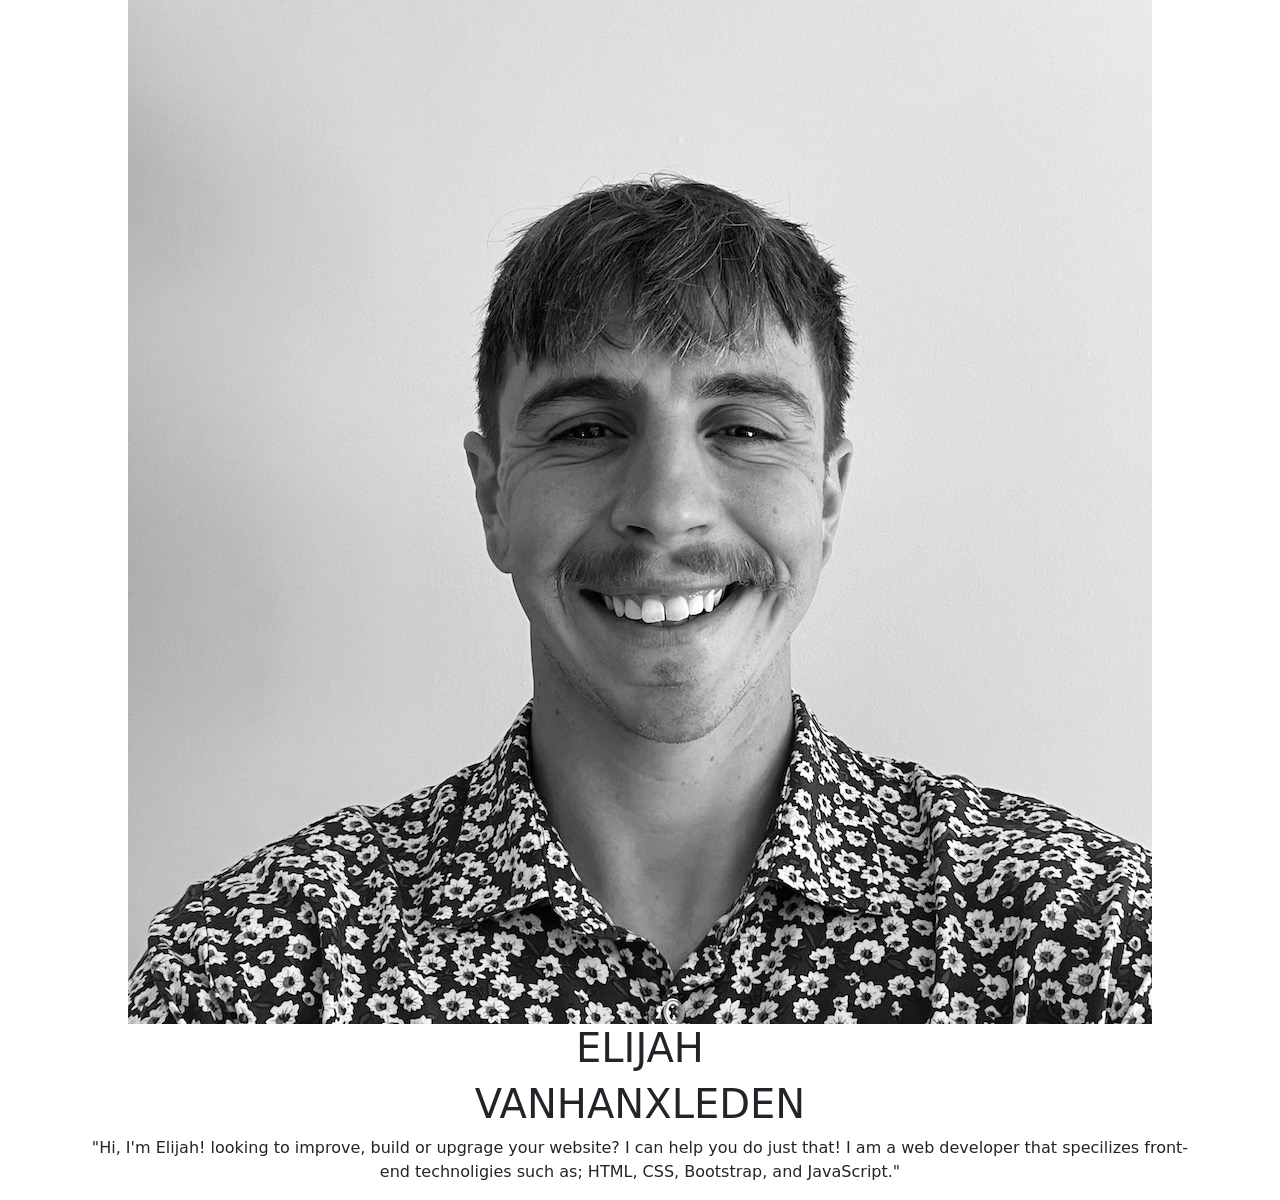
==== index.html @ 77087604 "Portfolio page" ====
<!doctype html>
<html lang="en">
  <head>
    <meta charset="utf-8">
    <meta name="viewport" content="width=device-width, initial-scale=1">
    <title>ElijahVanHanxledn</title>
    
    <link href="https://cdn.jsdelivr.net/npm/bootstrap@5.3.0-alpha1/dist/css/bootstrap.min.css" rel="stylesheet" integrity="sha384-GLhlTQ8iRABdZLl6O3oVMWSktQOp6b7In1Zl3/Jr59b6EGGoI1aFkw7cmDA6j6gD" crossorigin="anonymous">
    <link rel="stylesheet" href="bootstrap.css">
    <link rel="preconnect" href="https://fonts.googleapis.com">
    <link rel="preconnect" href="https://fonts.gstatic.com" crossorigin>    
    <link href="https://fonts.googleapis.com/css2?family=Archivo+Black&family=Archivo:ital,wght@0,100;0,500;1,500&display=swap" rel="stylesheet">
  </head>
  <body>
    <div class="container text-center">
        <div class="row">
          <div class="left">
            <img src="IMG_5951.jpg" alt="">
          </div>
          <div class="right">
            <h1>ELIJAH</h1> <h1 id="outline">VANHANXLEDEN</h1>
            <p>"Hi, I'm Elijah!  looking to improve, build or upgrage your website?  I can help you do just that!
            I am a web developer that specilizes front-end technoligies such as; HTML, CSS, Bootstrap, and JavaScript."
            </div>
          
        </div>
      </div>
    <script src="https://cdn.jsdelivr.net/npm/bootstrap@5.3.0-alpha1/dist/js/bootstrap.bundle.min.js" integrity="sha384-w76AqPfDkMBDXo30jS1Sgez6pr3x5MlQ1ZAGC+nuZB+EYdgRZgiwxhTBTkF7CXvN" crossorigin="anonymous"></script>
  </body>
</html>
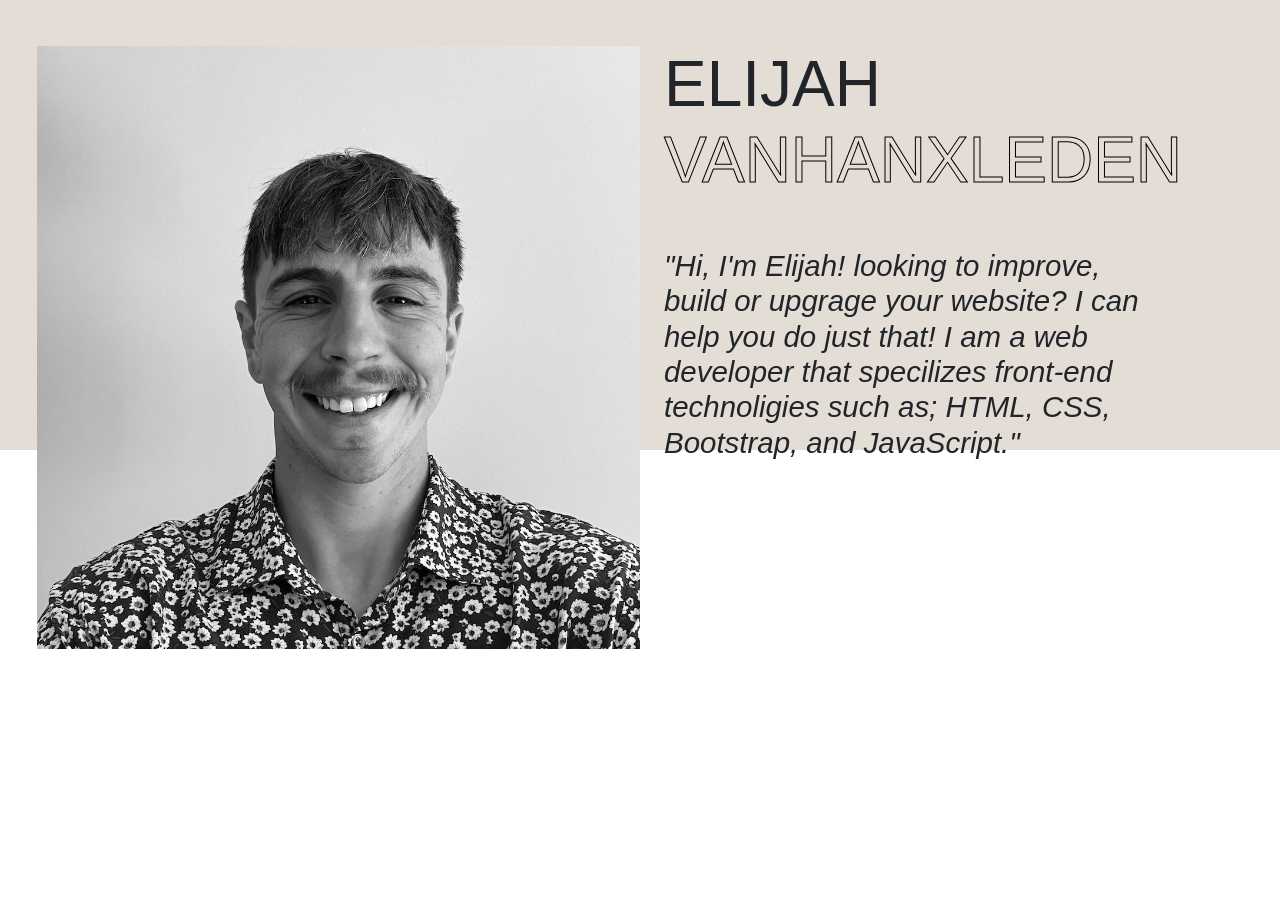
==== commit fed3e6f1: "Update index.html updated css link to correct name" ====
--- a/index.html
+++ b/index.html
@@ -6,7 +6,7 @@
     <title>ElijahVanHanxledn</title>
     
     <link href="https://cdn.jsdelivr.net/npm/bootstrap@5.3.0-alpha1/dist/css/bootstrap.min.css" rel="stylesheet" integrity="sha384-GLhlTQ8iRABdZLl6O3oVMWSktQOp6b7In1Zl3/Jr59b6EGGoI1aFkw7cmDA6j6gD" crossorigin="anonymous">
-    <link rel="stylesheet" href="bootstrap.css">
+    <link rel="stylesheet" href="index.css">
     <link rel="preconnect" href="https://fonts.googleapis.com">
     <link rel="preconnect" href="https://fonts.gstatic.com" crossorigin>    
     <link href="https://fonts.googleapis.com/css2?family=Archivo+Black&family=Archivo:ital,wght@0,100;0,500;1,500&display=swap" rel="stylesheet">
--- a/index.css
+++ b/index.css
@@ -0,0 +1,318 @@
+html {
+    height: 100%;
+}
+body{
+    margin: 0;
+    padding: 0;
+    width: 100%;
+    min-height: 100%;
+    background: linear-gradient(
+      to bottom,
+      #E3DDD5 0%,
+      #E3DDD5 50%,
+      white 50%,
+      white 100%
+      
+    );
+    background-repeat: no-repeat;
+}
+
+.left {
+   width: 60%;
+   height: 100%;
+   padding-top: 25px;
+   margin-left: -45px;
+} 
+ .left img {
+   width: 100%;
+   height: 60%;
+}
+.right {
+    width: 40%;
+    height: 100%;
+    text-align: left;
+    padding-top: 25px;
+
+   
+}
+.right h1 {
+    padding-top: 10%;
+    font-family: 'Archivo Black', sans-serif;
+    font-size: 4.5vw;
+    margin: 0;
+    padding: 0;
+    
+}
+#outline {
+    font-family: 'Archivo Black', sans-serif;
+	color: #E3DDD5;
+	-webkit-text-stroke-width: 1px;
+    -webkit-text-stroke-color: black;
+    margin: 0;
+    padding: 0;
+    
+}
+
+p {
+    
+    font-family: 'Archivo', sans-serif;
+    font-size: 2.7vw;
+    padding-top: 10%;
+    line-height: 120%;   
+  }
+  
+  @media (max-width: 576px) { 
+    body{
+       background: white;
+    }
+   .left {
+    width: 100%;
+    height: 50%;
+    margin-left: 1%;
+    margin-top: -2%;
+    padding-right: 20px;
+    padding-bottom: 10px;
+    
+    
+ } 
+  .left img {
+    width: 100%;
+    height: 100%;
+ }
+ .right {
+     width: 60%;
+     height: 100%;
+     text-align: left;
+     margin-top: -70px;
+ 
+    
+ }
+ .right h1 {
+     font-family: 'Archivo Black', sans-serif;
+     font-size: 7vw;
+     background-color:white ;
+     width: 55%;
+     border-top-right-radius: 7px;
+     
+ }
+ #outline {
+     font-family: 'Archivo Black', sans-serif;
+     color: #E3DDD5;
+     -webkit-text-stroke-width: 1px;
+     -webkit-text-stroke-color: black;
+     margin: 0;
+     padding: 0;
+     
+ }
+ 
+ p {
+     
+     font-family: 'Archivo', sans-serif;
+     font-size: 3.5vw;
+     padding-top: 5%;
+     line-height: 140%;   
+   }
+ }
+ @media (min-width: 576px) and (max-width: 768px){ 
+    html {
+        height: 100%;
+    }
+    body{
+        margin: 0;
+        padding: 0;
+        width: 100%;
+        min-height: 100%;
+        background: linear-gradient(
+          to bottom,
+          #E3DDD5 0%,
+          #E3DDD5 50%,
+          white 50%,
+          white 100%
+          
+        );
+        background-repeat: no-repeat;
+    }
+    
+    .left {
+       width: 100%;
+       height: 50%;
+        margin: 0;
+        padding-top: 10%;
+       
+    } 
+     .left img {
+       width: 100%;
+       height: 50%;
+    }
+    .right {
+        width: 100%;
+        height: 50%;
+        text-align: left;
+        
+    
+       
+    }
+    .right h1 {
+    
+        font-family: 'Archivo Black', sans-serif;
+        font-size: 7vw;
+        margin-top: -70px;
+        background-color: white;
+        width: 4.2em;
+        border-top-right-radius: 7px;
+        padding: 0;
+        
+    }
+    #outline {
+        font-family: 'Archivo Black', sans-serif;
+        color: #E3DDD5;
+        -webkit-text-stroke-width: 1px;
+        -webkit-text-stroke-color: black;
+        margin: 0;
+        padding: 0;
+        
+    }
+    
+    p {
+        
+        font-family: 'Archivo', sans-serif;
+        font-size: 3.5vw;
+        line-height: 120%;   
+      }
+  }
+
+@media (min-width: 768px) {
+    html {
+        height: 100%;
+    }
+    body{
+        margin: 0;
+        padding: 0;
+        width: 100%;
+        min-height: 100%;
+        background: linear-gradient(
+          to bottom,
+          #E3DDD5 0%,
+          #E3DDD5 50%,
+          white 50%,
+          white 100%
+          
+        );
+        background-repeat: no-repeat;
+    }
+    
+    .left {
+       width: 100%;
+       height: 50%;
+        margin: 0;
+        padding-top: 10%;
+       
+    } 
+     .left img {
+       width: 100%;
+       height: 50%;
+    }
+    .right {
+        width: 100%;
+        height: 50%;
+        text-align: left;
+        
+    
+       
+    }
+    .right h1 {
+    
+        font-family: 'Archivo Black', sans-serif;
+        font-size: 7vw;
+        margin-top: -70px;
+        background-color: white;
+        width: 4.2em;
+        border-top-right-radius: 7px;
+        padding: 0;
+        
+    }
+    #outline {
+        font-family: 'Archivo Black', sans-serif;
+        color: #E3DDD5;
+        -webkit-text-stroke-width: 1px;
+        -webkit-text-stroke-color: black;
+        margin: 0;
+        padding: 0;
+        
+    }
+    
+    p {
+        
+        font-family: 'Archivo', sans-serif;
+        font-size: 3.5vw;
+        line-height: 120%;   
+      }
+  }
+  @media (min-width: 992px) { 
+    
+    html {
+        height: 100%;
+    }
+    body{
+        margin: 0;
+        padding: 0;
+        width: 100%;
+        min-height: 100%;
+        background: linear-gradient(
+          to bottom,
+          #E3DDD5 0%,
+          #E3DDD5 50%,
+          white 50%,
+          white 100%
+          
+        );
+        background-repeat: no-repeat;
+    }
+    
+    .left {
+       width: 55%;
+       height: 100%;
+       padding-top: 25px;
+       margin-left: -45px;
+       padding-top: 4%;
+    } 
+     .left img {
+       width: 100%;
+       height: 60%;
+    }
+    .right {
+        width: 45%;
+        height: 100%;
+        text-align: left;
+        padding-top: 4%;
+    
+       
+    }
+    .right h1 {
+        padding-top: 0%;
+        font-family: 'Archivo Black', sans-serif;
+        font-size: 5vw;
+        margin: 0;
+        padding: 0;
+        background: #E3DDD5;
+        
+    }
+    #outline {
+        font-family: 'Archivo Black', sans-serif;
+        color: #E3DDD5;
+        -webkit-text-stroke-width: 1px;
+        -webkit-text-stroke-color: black;
+        margin: 0;
+        padding: 0;
+        
+    }
+    
+    p {
+        
+        font-family: 'Archivo', sans-serif;
+        font-style: italic ;
+        font-size: 2.3vw;
+        padding-top: 10%;
+        line-height: 120%;   
+      }
+      
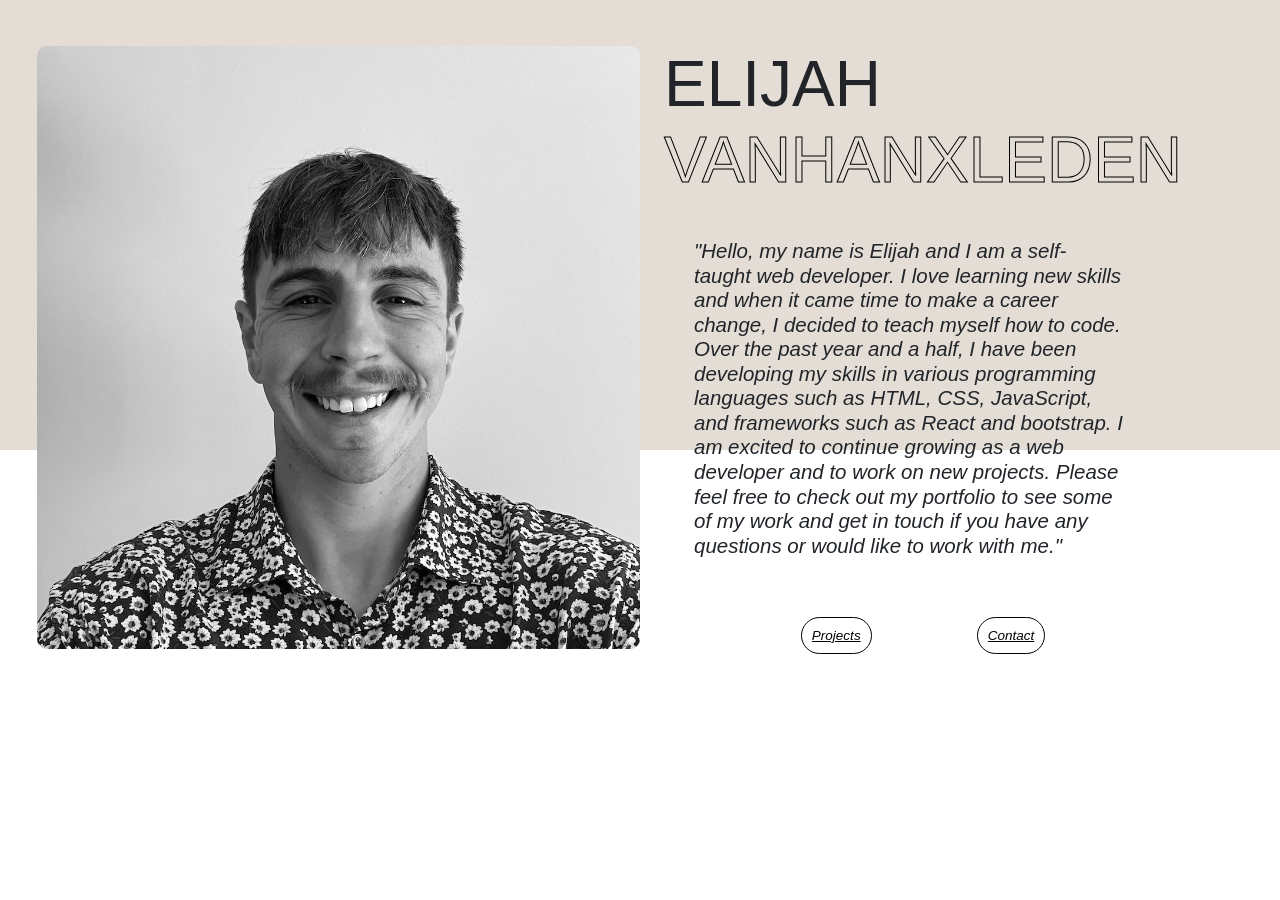
==== commit e05bd718: "NewCommit Updated portfolio page." ====
--- a/index.html
+++ b/index.html
@@ -19,12 +19,18 @@
           </div>
           <div class="right">
             <h1>ELIJAH</h1> <h1 id="outline">VANHANXLEDEN</h1>
-            <p>"Hi, I'm Elijah!  looking to improve, build or upgrage your website?  I can help you do just that!
-            I am a web developer that specilizes front-end technoligies such as; HTML, CSS, Bootstrap, and JavaScript."
+            <p>"Hello, my name is Elijah and I am a self-taught web developer. I love learning new skills and when it came time to make a career change, I decided to teach myself how to code.
+              Over the past year and a half, I have been developing my skills in various programming languages such as HTML, CSS, JavaScript, and frameworks such as React and bootstrap.
+              I am excited to continue growing as a web developer and to work on new projects. Please feel free to check out my portfolio to see some of my work and get in touch if you have any questions or would like to work with me."
+              
             </div>
-          
+          <div class="links">
+            <a class="nextPage" href="./page2.html">Projects</a>
+            <a class="email" href = "mailto: elijahvanhanxleden@gmail.com">Contact</a>
+          </div>
         </div>
       </div>
+      
     <script src="https://cdn.jsdelivr.net/npm/bootstrap@5.3.0-alpha1/dist/js/bootstrap.bundle.min.js" integrity="sha384-w76AqPfDkMBDXo30jS1Sgez6pr3x5MlQ1ZAGC+nuZB+EYdgRZgiwxhTBTkF7CXvN" crossorigin="anonymous"></script>
   </body>
 </html>
--- a/index.css
+++ b/index.css
@@ -1,7 +1,10 @@
 html {
+
     height: 100%;
+
 }
 body{
+
     margin: 0;
     padding: 0;
     width: 100%;
@@ -15,27 +18,34 @@
       
     );
     background-repeat: no-repeat;
+
 }
 
 .left {
+
    width: 60%;
    height: 100%;
-   padding-top: 25px;
-   margin-left: -45px;
+   
+
 } 
  .left img {
+
    width: 100%;
    height: 60%;
+   border-radius: 10px;
+
 }
+
 .right {
+
     width: 40%;
     height: 100%;
     text-align: left;
     padding-top: 25px;
-
-   
+ 
 }
 .right h1 {
+
     padding-top: 10%;
     font-family: 'Archivo Black', sans-serif;
     font-size: 4.5vw;
@@ -44,6 +54,7 @@
     
 }
 #outline {
+
     font-family: 'Archivo Black', sans-serif;
 	color: #E3DDD5;
 	-webkit-text-stroke-width: 1px;
@@ -58,66 +69,116 @@
     font-family: 'Archivo', sans-serif;
     font-size: 2.7vw;
     padding-top: 10%;
-    line-height: 120%;   
+    line-height: 120%;
+
   }
   
   @media (max-width: 576px) { 
     body{
+
        background: white;
+
     }
    .left {
+
     width: 100%;
     height: 50%;
     margin-left: 1%;
     margin-top: -2%;
-    padding-right: 20px;
-    padding-bottom: 10px;
+    padding: 20px;
     
     
  } 
   .left img {
+
     width: 100%;
     height: 100%;
+
  }
  .right {
-     width: 60%;
+
+     width: 100%;
      height: 100%;
      text-align: left;
      margin-top: -70px;
- 
     
  }
+
  .right h1 {
+
      font-family: 'Archivo Black', sans-serif;
      font-size: 7vw;
      background-color:white ;
-     width: 55%;
+     width: 33%;
+     margin-top: -12px;
      border-top-right-radius: 7px;
+     padding-left: 10px;
      
  }
  #outline {
+
      font-family: 'Archivo Black', sans-serif;
      color: #E3DDD5;
      -webkit-text-stroke-width: 1px;
      -webkit-text-stroke-color: black;
      margin: 0;
-     padding: 0;
+     padding-left: 10px;
      
  }
  
  p {
      
      font-family: 'Archivo', sans-serif;
+     font-style: italic;
+     margin: 0px 35px 35px 35px;
      font-size: 3.5vw;
      padding-top: 5%;
-     line-height: 140%;   
+     line-height: 150%;   
+
+   }
+
+   .links {
+
+    font-family: 'Archivo Black', sans-serif;
+    font-style: oblique;
+    font-size: 1.5vh;
+    
+    
+   }
+
+   .nextPage {
+
+    color: black;
+    margin: 10%;
+    padding: 10px;
+    border-style: solid;
+    border-width: 1px;
+    border-radius: 35px;
+    outline: black 1px;
+
+   }
+
+   .email {
+
+    color: black;
+    margin: 10%;
+    padding: 10px;
+    border-style: solid;
+    border-width: 1px;
+    border-radius: 35px;
+    outline: black 1px;
+
    }
  }
  @media (min-width: 576px) and (max-width: 768px){ 
     html {
+
         height: 100%;
-    }
+
+    }
+
     body{
+
         margin: 0;
         padding: 0;
         width: 100%;
@@ -131,61 +192,106 @@
           
         );
         background-repeat: no-repeat;
+
     }
     
     .left {
-       width: 100%;
-       height: 50%;
+
+        width: 100%;
+        height: 50%;
         margin: 0;
         padding-top: 10%;
        
     } 
      .left img {
-       width: 100%;
-       height: 50%;
+
+        width: 100%;
+        height: 50%;
+        border-radius: 10px;
+
     }
     .right {
+
         width: 100%;
         height: 50%;
-        text-align: left;
-        
-    
-       
+        
     }
     .right h1 {
     
         font-family: 'Archivo Black', sans-serif;
         font-size: 7vw;
-        margin-top: -70px;
-        background-color: white;
+        margin-top: -540px;
         width: 4.2em;
-        border-top-right-radius: 7px;
-        padding: 0;
-        
-    }
+        padding-left: 5px;
+            
+    }
+
     #outline {
+
+    
         font-family: 'Archivo Black', sans-serif;
         color: #E3DDD5;
         -webkit-text-stroke-width: 1px;
         -webkit-text-stroke-color: black;
-        margin: 0;
-        padding: 0;
+        margin-top: -15px;
+        padding-bottom: 75%;
+        padding-left: 5px;
         
     }
     
     p {
         
         font-family: 'Archivo', sans-serif;
-        font-size: 3.5vw;
-        line-height: 120%;   
+        font-style: italic;
+        font-size: 3vw;
+        line-height: 120%;  
+        margin: 30px; 
+
       }
+
+.links {
+
+    font-family: 'Archivo Black', sans-serif;
+    font-style: oblique;
+    font-size: 1.5vh;
+    
+   }
+
+   .nextPage {
+
+    color: black;
+    margin: 10%;
+    padding: 10px;
+    border-style: solid;
+    border-width: 1px;
+    border-radius: 35px;
+    outline: black 1px;
+
+   }
+
+   .email {
+
+    color: black;
+    margin: 10%;
+    padding: 10px;
+    border-style: solid;
+    border-width: 1px;
+    border-radius: 35px;
+    outline: black 1px;
+
+   }
   }
 
 @media (min-width: 768px) {
+
     html {
+
         height: 100%;
-    }
+
+    }
+
     body{
+
         margin: 0;
         padding: 0;
         width: 100%;
@@ -199,61 +305,112 @@
           
         );
         background-repeat: no-repeat;
+
     }
     
     .left {
-       width: 100%;
-       height: 50%;
+
+        width: 100%;
+        height: 50%;
         margin: 0;
         padding-top: 10%;
        
     } 
+
      .left img {
-       width: 100%;
-       height: 50%;
-    }
+
+        width: 100%;
+        height: 50%;
+        border-radius: 10px;
+
+    }
+
     .right {
+
         width: 100%;
         height: 50%;
-        text-align: left;
-        
-    
-       
-    }
+        
+
+    }
+
     .right h1 {
     
         font-family: 'Archivo Black', sans-serif;
         font-size: 7vw;
-        margin-top: -70px;
-        background-color: white;
+        margin-top: -720px;
         width: 4.2em;
-        border-top-right-radius: 7px;
-        padding: 0;
-        
-    }
+        padding-left: 5px;
+        
+        
+
+        
+    }
+
     #outline {
+
+    
         font-family: 'Archivo Black', sans-serif;
         color: #E3DDD5;
         -webkit-text-stroke-width: 1px;
         -webkit-text-stroke-color: black;
-        margin: 0;
-        padding: 0;
+        margin-top: -15px;
+        padding-bottom: 75%;
+        padding-left: 5px;
         
     }
     
     p {
         
         font-family: 'Archivo', sans-serif;
-        font-size: 3.5vw;
-        line-height: 120%;   
+        font-style: italic;
+        font-size: 2.3vw;
+        line-height: 120%;  
+        margin: 30px; 
+
       }
+
+      .links {
+
+        font-family: 'Archivo Black', sans-serif;
+        font-style: oblique;
+        font-size: 1.5vh;
+        
+       }
+    
+       .nextPage {
+    
+        color: black;
+        margin: 10%;
+        padding: 10px;
+        border-style: solid;
+        border-width: 1px;
+        border-radius: 35px;
+        outline: black 1px;
+
+       }
+    
+       .email {
+    
+        color: black;
+        margin: 10%;
+        padding: 10px;
+        border-style: solid;
+        border-width: 1px;
+        border-radius: 35px;
+        outline: black 1px;
+    
+       }
   }
   @media (min-width: 992px) { 
     
     html {
-        height: 100%;
-    }
+
+        height: 100%
+        
+    }
+
     body{
+
         margin: 0;
         padding: 0;
         width: 100%;
@@ -267,28 +424,36 @@
           
         );
         background-repeat: no-repeat;
+
     }
     
     .left {
+
        width: 55%;
        height: 100%;
        padding-top: 25px;
        margin-left: -45px;
        padding-top: 4%;
+
     } 
      .left img {
+
        width: 100%;
        height: 60%;
-    }
+
+    }
+
     .right {
+
         width: 45%;
         height: 100%;
         text-align: left;
         padding-top: 4%;
-    
        
     }
+
     .right h1 {
+
         padding-top: 0%;
         font-family: 'Archivo Black', sans-serif;
         font-size: 5vw;
@@ -297,7 +462,9 @@
         background: #E3DDD5;
         
     }
+
     #outline {
+         
         font-family: 'Archivo Black', sans-serif;
         color: #E3DDD5;
         -webkit-text-stroke-width: 1px;
@@ -311,8 +478,47 @@
         
         font-family: 'Archivo', sans-serif;
         font-style: italic ;
-        font-size: 2.3vw;
-        padding-top: 10%;
-        line-height: 120%;   
+        font-size: 1.6vw;
+        padding-top: 2%;
+        padding-bottom: 25px;
+        line-height: 120%;
+
       }
-      +
+      .links {
+
+        font-family: 'Archivo Black', sans-serif;
+        font-style: oblique; 
+        font-size: 1.5vh;
+        text-align: right; 
+        margin-top: -2%;
+        padding-right: 10%; 
+        
+        
+        
+       }
+    
+       .nextPage {
+    
+        color: black;
+        margin: 5%;
+        padding: 10px;
+        border-style: solid;
+        border-width: 1px;
+        border-radius: 35px;
+        outline: black 1px;
+
+       }
+    
+       .email {
+    
+        color: black;
+        margin: 5%;
+        padding: 10px;
+        border-style: solid;
+        border-width: 1px;
+        border-radius: 35px;
+        outline: black 1px;
+    
+       }
+    }
